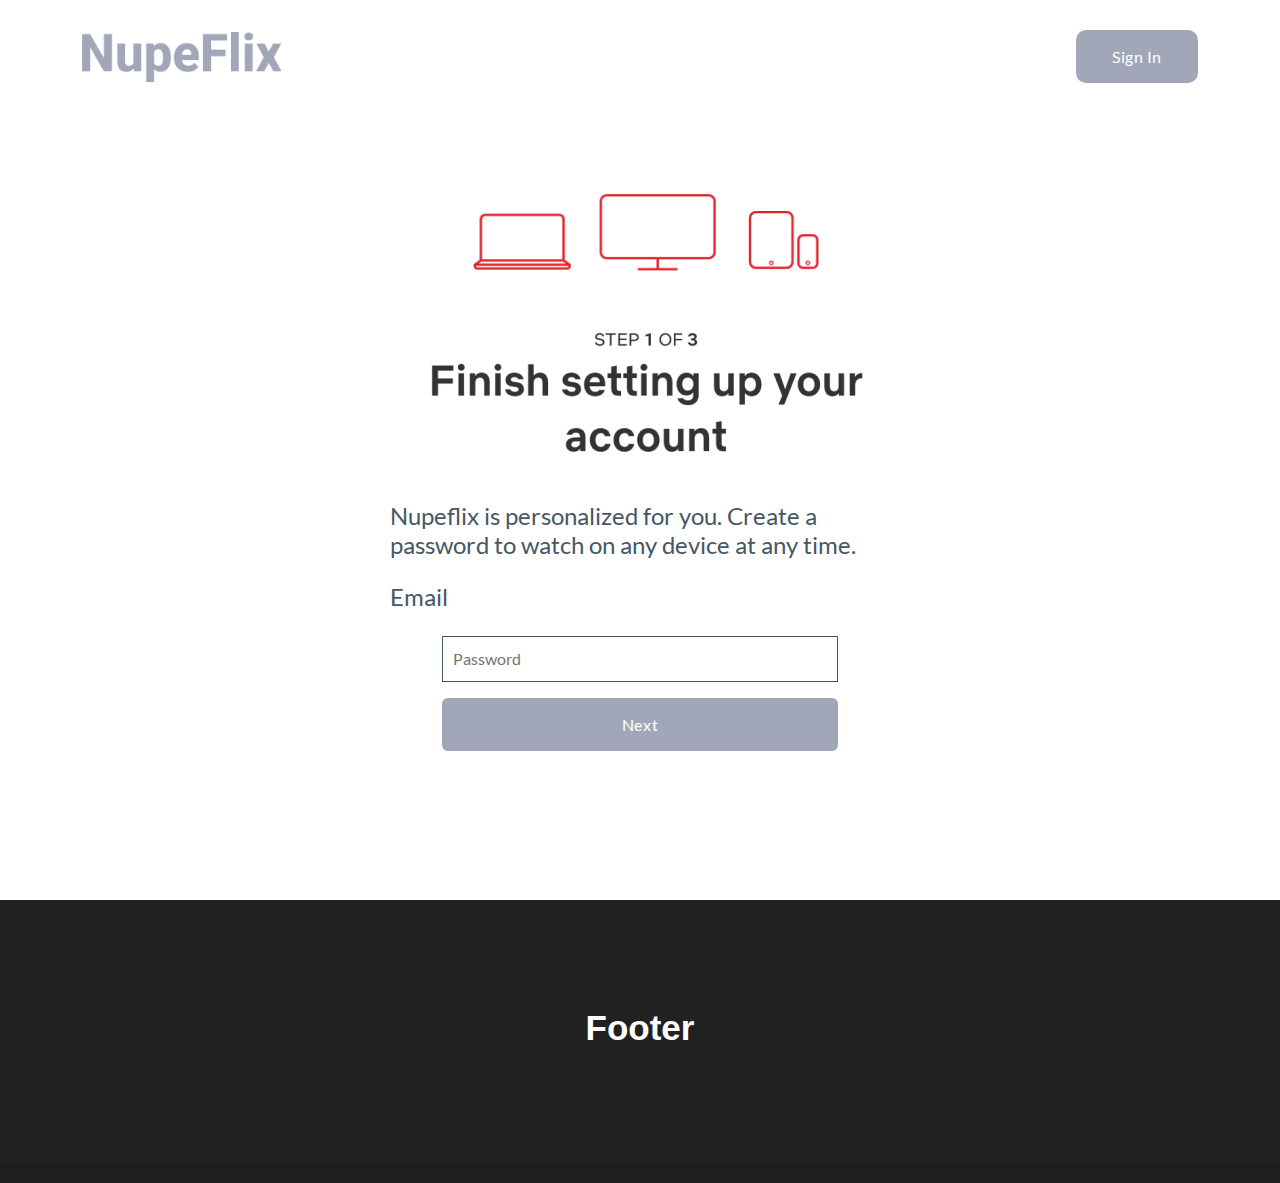
==== account.html @ 7f3bc9f8 "nuru" ====
<!DOCTYPE html>
<html lang="en">

<head>
  <meta charset="UTF-8">
  <meta http-equiv="X-UA-Compatible" content="IE=edge">
  <meta name="viewport" content="width=device-width, initial-scale=1.0">
  <title>NupeFlix</title>

  <!-- FAVION ICON -->
  <link rel="shortcut icon" href="assets/img/favicon.png" type="image/x-icon">

  <link rel="stylesheet" href="assets/bootstrap/css/bootstrap.css">
  <link rel="stylesheet" href="assets/css/style.css">
  <link rel="stylesheet" href="assets/css/responsive.css">
  <link rel="stylesheet" href="assets/fontawesome/css/all.css">
  <link rel="stylesheet" href="assets/js/aos-master/dist/aos.css">
</head>

<body class="maintenancePage">

  <section class="homeB">
    <div class="headers container">
      <div class="d-flex justify-content-between align-items-center">
        <img src="./assets/img/logo.png" alt="">
        <button class="btn buttons">Sign In</button>
      </div>
    </div>

    <div class="bannerCenter" id="baner">
      <img src="./assets/img/Screenshot 2022-11-17 at 17.10 1.png" alt="">

      <h4 class="mt-4 hed">Nupeflix is personalized for you. Create a password to watch on any device at any time.</h4>
      <div class="FormMail m-3">
        <h4 class="text-mail">Email</h4>
        <h5 class="text-mail" id="mailer"></h5>
      </div>
      
        <input type="text" placeholder="Password" class="mail mb-3">
        <button class="btn buttons bb" type="submit" id="next1">Next</button>
    </div>

    <div class="bannerCenter2" id="baner2">
      <h4 class="hed text-center">STEP 2 OF 3</h4>

      <h2 class="mt-4 hed">Choose the plan that’s right for you</h2>
      <div class="tablee">
        <table class="table">
          <thead>
            <tr>
             
              <th scope="col" class="col"></th>
              <th scope="col" class="col">Free</th>
              <th scope="col" class="col">Basic</th>
            </tr>
          </thead>
          <tbody>
            <tr>
              <td>Monthly Price</td>
              <td>&#8358; 0</td>
              <td>&#8358; 1200</td>
            </tr>
            <tr>
              <td>Video quality</td>
              <td>Good</td>
              <td>Best</td>
            </tr>
            <tr>
              <td>Recommendation for you</td>
              <td><img src="./assets/img/bi_dash-circle-fill.png" width="15%" alt=""></td>
              <td><img src="./assets/img/healthicons_yes.png" alt=""></td>
            </tr>
            <tr>
              <td>Ads</td>
              <td><img src="./assets/img/healthicons_yes.png" alt=""></td>
              <td><img src="./assets/img/bi_dash-circle-fill.png" width="15%" alt=""></td>
            </tr>
            <tr>
              <td>Change or cancel plan anytime</td>
              <td><img src="./assets/img/healthicons_yes.png" alt=""></td>
              <td><img src="./assets/img/healthicons_yes.png" alt=""></td>
            </tr>
            </tbody>
        </table>
        
      </div>
      <button class="btn buttons bb mt-3" id="next2">Next</button>
    </div>
  </section>

  

  <section class="section_5 section" id="footer">
    <h1 class="heading text-center">Footer</h1>

  </section>

  <!-- <script src="assets/js/index.js"></script> -->
  <script src="assets/js/jquery.js"></script>
  <script src="assets/bootstrap/js/bootstrap.bundle.js"></script>
  <script src="assets/js/aos-master/dist/aos.js"></script>
  <script src="assets/js/sweetalert2/dist/sweetalert2.all.min.js"></script>
  <script>
    AOS.init();
  </script>
  <script src="assets/js/getMail.js"></script>
  <script src="assets/js/index.js"></script>
</body>

</html>
---- assets/css/style.css ----
@font-face {
  font-family: Muli;
  src: url("../fonts/Muli.ttf");
}

@font-face {
  font-family: Muli-light;
  src: url("../fonts/Mulish-Light.ttf");
}

@font-face {
  font-family: Lato;
  src: url("../fonts/Lato/Lato-Regular.ttf");
}

@font-face {
  font-family: LatoBold;
  src: url("../fonts/Lato/Lato-Bold.ttf");
}

@font-face {
  font-family: LatoBlack;
  src: url("../fonts/Lato/Lato-Black.ttf");
}

@font-face {
  font-family: Itim;
  src: url("../fonts/Itim/Itim-cRegular.ttf");
}

/* ::-webkit-scrollbar {
  display: none
} */

:root {
  --primaryCol: #A1A7B9;
  --orange: #F7931e;
  --lightBlue: #25B0E9;
  --shadowedBlue: rgba(28, 123, 175, 0.78);
  --fade-gray: #657482;
}


body {
  background: #1E1E1E;
  color: #fff;
  font-family: Lato !important;
  width: 100vw !important;
  margin: 0 !important;
  overflow-x: hidden !important;
}

.heading {
  font-family: 'Arial';
  font-style: normal;
  font-weight: 700;
  font-size: 35px;
  line-height: 55px;
  color: #fff;
}

.someinfo {
  font-weight: 500;
  font-size: 20px;
  line-height: 38px;
}

.buttons {
  background: var(--primaryCol);
  color: #fff;
  border-radius: 10px;
  padding: 10px 35px;
  line-height: 31px;
  letter-spacing: 0.035em;
}

.buttons:hover {
  color: #fff;
}

section.section {
  padding: 100px 50px;
  background: #212121;
  margin-bottom: 20px;
}

/* BANNER 
*/

.homeBanner {
  background: url('../img/bg/homeBanner.png');
  height: 100vh;
  color: #fff;
}

.headers {
  padding-top: 30px;
}

.headers img {
  width: 200px;
  height: 50px;
}

.bannerCenter {
  display: flex;
  flex-direction: column;
  justify-content: center;
  align-items: center;
  height: 100%;
  margin-top: -80px;
}

.startedFormCont {
  background: #fff;
  display: flex;
  align-items: center;
  height: 53px;
  width: 65%;
  margin-top: 20px;
}

.startedFormCont input {
  padding: 10px;
  border: none;
  outline: none;
  flex: 1;
  height: 100%;
}

.startedFormCont .buttons {
  border-radius: 0;
}

.section_4 .accordion-item {
  margin-bottom: 20px;
}

.section_4 .accordion-body {
  background: #465865;
}

.section_4 .accordion-button {
  background: #465865;
  color: #fff;
  font-family: LatoBlack;
}

.section_4 .accordion-button::after {
  background-image: url('../img/icons/chevron.png');
  margin-top: 10px;
}

/* HEADER 

*/

.navItems a {
  color: #fff;
  text-decoration: none;
  padding-right: 20px;
}

.rightNavItems button {
  color: #fff;
}

/* movieBanner 
 */
.movieBanner {
  background: url('../img/bg/movieBanner.png');
  background-size: cover;
  height: 70vh;
  position: relative;
  padding: 25px;
}

.movieBanner .movieInfo {
  position: absolute;
  top: 20%;
}

.movieBanner .movieInfo .movDesc {
  width: 35%;
}

/* MYLIST 
 */
.myList {
  margin-top: -70px;
  z-index: 1;
  position: relative;
}

.moviesCont {
  height: 200px;
  cursor: pointer;
  transition: all 0.3s ease-in-out;
}

.movie {
  cursor: pointer;
  transition: all 0.3s ease-in-out;
}

.moviesCont img {
  height: 100%;
  object-fit: cover;
  width: -webkit-fill-available;
}

.moviesPoster .movie:hover {
  transform: scale(1.25);
  box-shadow: rgba(100, 100, 111, 0.2) 0px 7px 29px 0px;
}

.moviesInfo {
  padding: 10px;
  background: #1E1E1E;
}

.moviesInfo .btn {
  color: #fff;
  border: 1px solid #fff;
  border-radius: 100%;
  margin-right: 10px;
  padding: 8px;
  display: flex;
  justify-content: center;
  align-items: center;
}

.moviesInfo .btn.playBtn i {
  margin-left: 2px;
}

.moviesInfo .btn.menuBtn {
  padding: 5px 10px;
}


.moviesInfo .btn i {
  text-align: center;
  font-size: 14px;
}

.moviesInfo .timeInfo p {
  margin-right: 10px;
}

.moviesInfo.hidden {
  display: none;
}

/* MODAL */

.modal-body {
  background: #1E1E1E;
  padding: 0;
  height: 100vh;
}

.modal-body .videoCont {
  height: 500px;
}

.someControls {
  margin-top: -120px;
  margin-left: 20px;
  margin-right: 20px;
  position: relative;
  z-index: 1;
}

.iconnie {
  color: #fff;
  border: 1px solid #fff;
  border-radius: 100%;
  margin-right: 10px;
  padding: 8px;
  display: flex;
  justify-content: center;
  align-items: center;
}

.iconnie:hover {
  color: #fff;
}
.movieDesc {
  padding: 20px;
}

.movieDesc .tags {
  margin-right: 15px;
}

.moviedescription {
  font-size: 14px;
  color: #c6cad5;
  width: 70%;
}

.movieDesc .castDra p {
  color: #c6cad5;
  font-size: 14px;
}

.movieDesc .castDra p span {
  color: #fff;
  font-size: 16px;
}

.moreLike .movie {
  box-shadow: rgba(100, 100, 111, 0.2) 0px 7px 29px 0px;
}

.moreLike .moviedescription {
  width: 100%;
  margin-top: 20px;
}

#trailerVid {
  object-fit: cover;
}

.trailerVidWrapper {
  background: linear-gradient(0deg, #181818, transparent 50%);
  height: 500px;
  position: absolute;
  top: 0;
  width: 100%;
}

.iconnie.hidden {
  display: none;
}

/* account page */

.homeB{
  background-color: white;
  height: 100vh;
  color: #fff;
}

.mail{
  padding: 10px;
  border:1px solid#465865;;
  outline: none;
  width: 31%;
  color:#465865 ;
}
 .bb {
  border-radius: 6px;
  width: 31%;

}
.hed{
  color:#465865;
  width: 500px;
}

.text-mail{
  width: 500px;
  color:#465865;
  font-weight: 500;
}

#baner2 {
  display: flex;
  flex-direction: column;
  justify-content: center;
  align-items: center;
  height: 100%;
  margin-top: -70px;
  display: none;
}

.tablee{
  width: 1150px;
  margin-top: 2em;
}
.tablee .col{
  font-size: 30px;
}
.tablee td{
  font-size: 24px;
  color: #465865;
  padding: 20px;
}
---- assets/css/responsive.css ----
@media(max-width: 767px) {
  .movDesc {
    width: 80% !important;
  }

  .myList {
    margin-top: 10px;
  }

  .movie:hover {
    transform: scale(1);
    box-shadow: rgba(100, 100, 111, 0.2) 0px 7px 29px 0px;
  }
}

@media (max-width: 768px) {
  .maintenancePage .container {
    max-width: 900px;
  }
}
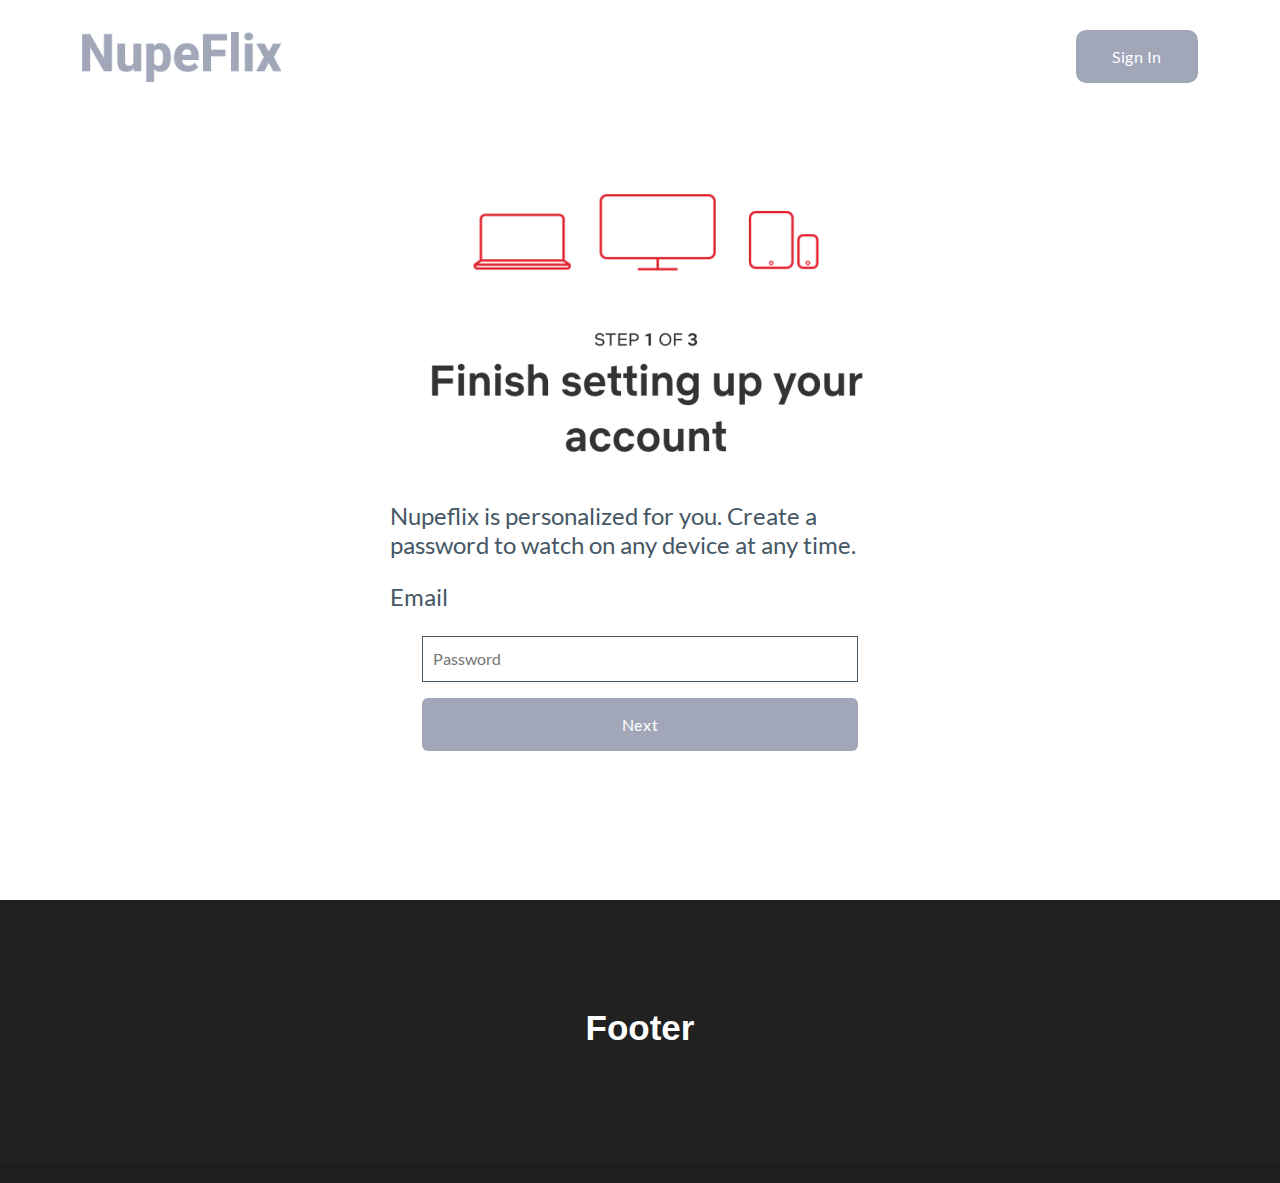
==== commit da4de465: "second stuff" ====
--- a/account.html
+++ b/account.html
@@ -23,7 +23,7 @@
     <div class="headers container">
       <div class="d-flex justify-content-between align-items-center">
         <img src="./assets/img/logo.png" alt="">
-        <button class="btn buttons">Sign In</button>
+        <a href="login.html" class="btn buttons">Sign In</a>
       </div>
     </div>
 
@@ -86,6 +86,29 @@
       </div>
       <button class="btn buttons bb mt-3" id="next2">Next</button>
     </div>
+
+    <div class="bannerCenter3" id="baner3">
+      <img src="./assets/img/icons8-lock-67.png" alt="">
+      <h4 class="hed text-center mt-4">STEP 2 OF 3</h4>
+      <h2 class=" hed text-center">Choose how to pay.</h2>
+      <h5 class="hed text-center ">Your payment is encrypted and you can chenge how you pay anytime.</h5>
+      <h5 class="hed text-center kk">Secure for peace of mind.</h5>
+      <h5 class="hed text-center kk">Cancel easily online.</h5>
+        <p class="topi">
+          <label class="hedd">End-to-end encrypted</label>
+          <i class="fa fa-lock" style="color: #FDB44C; margin-left: 5px;" aria-hidden="true"></i>
+        </p>
+        <button class="btn bbcard m-5" type="submit" >
+          <label class="hedd">Credit or Debit Card</label>
+          <img src="./assets/img/[removal.ai]_tmp-637928f663bc8.png" width="50%" alt="">
+          <i class="fa fa-chevron-right fa-2x" style="margin-left: 25px; color: #A1A7B9;" aria-hidden="true"></i>
+        </button>
+        <button class="btn buttons bb mt-4" type="submit" id="next3">Done</button>
+    </div>
+    <div class="bannerCenter4" id="baner4">
+      <h2 class="hed text-center mt-5">Congratulations! You are now a member of Nupeflix</h2>
+        <button class="btn buttons bb mt-5" type="submit" id="next4">Start watching</button>
+    </div>
   </section>
 
   
--- a/assets/css/style.css
+++ b/assets/css/style.css
@@ -343,16 +343,25 @@
   color: #fff;
 }
 
+#baner4{
+  flex-direction: column;
+  justify-content: center;
+  align-items: center;
+  height: 100%;
+  margin-top: -150px;
+  display: none;
+}
+
 .mail{
   padding: 10px;
   border:1px solid#465865;;
   outline: none;
-  width: 31%;
+  width: 34%;
   color:#465865 ;
 }
  .bb {
   border-radius: 6px;
-  width: 31%;
+  width: 34%;
 
 }
 .hed{
@@ -367,7 +376,7 @@
 }
 
 #baner2 {
-  display: flex;
+  
   flex-direction: column;
   justify-content: center;
   align-items: center;
@@ -387,4 +396,47 @@
   font-size: 24px;
   color: #465865;
   padding: 20px;
+}
+
+.kk{
+  font-weight: 700;
+}
+
+.hedd{
+  color: #465865;
+}
+
+.topi{
+  margin-top: 2em;
+  margin-bottom: -45px;
+ margin-right: -250px;
+}
+
+.bbcard{
+  background-color: white;
+  border-radius: 6px;
+  padding: 10px 35px;
+  line-height: 31px;
+  letter-spacing: 0.035em;
+  border: 1px solid #465865;
+  width: 31%;
+  display: flex;
+  height: 60px;
+  align-items: center;
+
+}
+
+#baner3 {
+  
+  flex-direction: column;
+  justify-content: center;
+  align-items: center;
+  height: 100%;
+  margin-top: -70px;
+  display: none;
+}
+
+.heding{
+  font-weight: 700;
+  color: #465865;
 }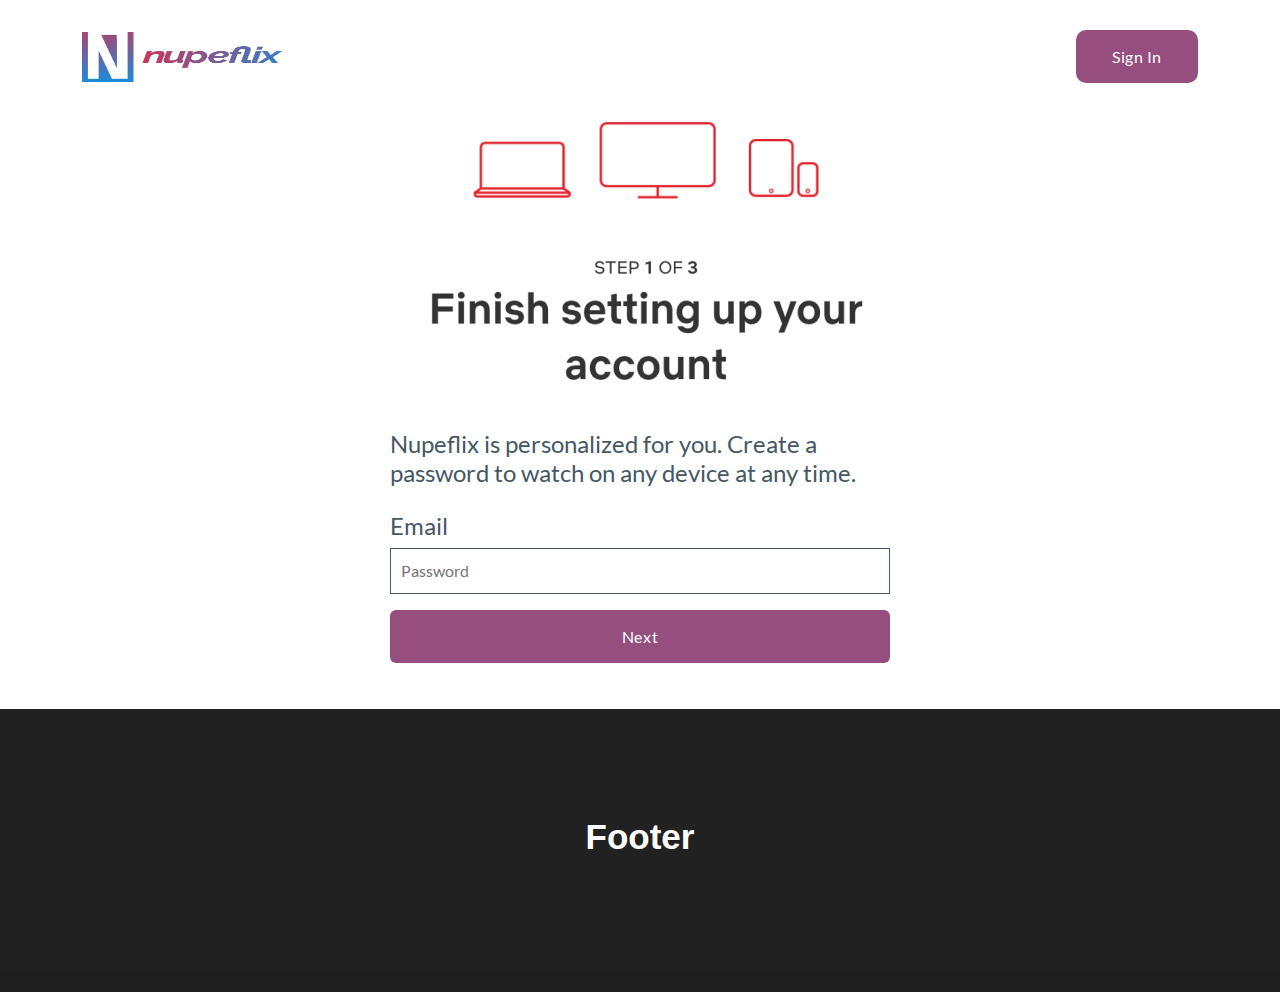
==== commit 216f4062: "api implementation done" ====
--- a/account.html
+++ b/account.html
@@ -20,7 +20,7 @@
 <body class="maintenancePage">
 
   <section class="homeB">
-    <div class="headers container">
+    <div class="headers container" style="padding-top: 0 !important;">
       <div class="d-flex justify-content-between align-items-center">
         <img src="./assets/img/logo.png" alt="">
         <a href="login.html" class="btn buttons">Sign In</a>
@@ -34,21 +34,24 @@
       <div class="FormMail m-3">
         <h4 class="text-mail">Email</h4>
         <h5 class="text-mail" id="mailer"></h5>
+
+        <input type="text" placeholder="Password" id="password" class="mail">
+        <small style="font-size: 12px; color: red; display: none;" id="warning">please input your password</small>
+        <button class="btn buttons bb w-100 mt-3" type="submit" id="next1">Next</button>
       </div>
-      
-        <input type="text" placeholder="Password" class="mail mb-3">
-        <button class="btn buttons bb" type="submit" id="next1">Next</button>
+
+
     </div>
 
     <div class="bannerCenter2" id="baner2">
       <h4 class="hed text-center">STEP 2 OF 3</h4>
 
-      <h2 class="mt-4 hed">Choose the plan that’s right for you</h2>
+      <h2 class="mt-4 hed">Choose the plan that's right for you</h2>
       <div class="tablee">
         <table class="table">
           <thead>
             <tr>
-             
+
               <th scope="col" class="col"></th>
               <th scope="col" class="col">Free</th>
               <th scope="col" class="col">Basic</th>
@@ -67,22 +70,22 @@
             </tr>
             <tr>
               <td>Recommendation for you</td>
-              <td><img src="./assets/img/bi_dash-circle-fill.png" width="15%" alt=""></td>
+              <td><img src="./assets/img/bi_dash-circle-fill.png" width="25" alt=""></td>
               <td><img src="./assets/img/healthicons_yes.png" alt=""></td>
             </tr>
             <tr>
               <td>Ads</td>
               <td><img src="./assets/img/healthicons_yes.png" alt=""></td>
-              <td><img src="./assets/img/bi_dash-circle-fill.png" width="15%" alt=""></td>
+              <td><img src="./assets/img/bi_dash-circle-fill.png" width="25" alt=""></td>
             </tr>
             <tr>
               <td>Change or cancel plan anytime</td>
               <td><img src="./assets/img/healthicons_yes.png" alt=""></td>
               <td><img src="./assets/img/healthicons_yes.png" alt=""></td>
             </tr>
-            </tbody>
+          </tbody>
         </table>
-        
+
       </div>
       <button class="btn buttons bb mt-3" id="next2">Next</button>
     </div>
@@ -94,24 +97,25 @@
       <h5 class="hed text-center ">Your payment is encrypted and you can chenge how you pay anytime.</h5>
       <h5 class="hed text-center kk">Secure for peace of mind.</h5>
       <h5 class="hed text-center kk">Cancel easily online.</h5>
-        <p class="topi">
-          <label class="hedd">End-to-end encrypted</label>
-          <i class="fa fa-lock" style="color: #FDB44C; margin-left: 5px;" aria-hidden="true"></i>
-        </p>
-        <button class="btn bbcard m-5" type="submit" >
-          <label class="hedd">Credit or Debit Card</label>
-          <img src="./assets/img/[removal.ai]_tmp-637928f663bc8.png" width="50%" alt="">
-          <i class="fa fa-chevron-right fa-2x" style="margin-left: 25px; color: #A1A7B9;" aria-hidden="true"></i>
-        </button>
-        <button class="btn buttons bb mt-4" type="submit" id="next3">Done</button>
+      <p class="topi">
+        <label class="hedd">End-to-end encrypted</label>
+        <i class="fa fa-lock" style="color: #FDB44C; margin-left: 5px;" aria-hidden="true"></i>
+      </p>
+      <button class="btn bbcard m-5" type="submit">
+        <label class="hedd">Credit or Debit Card</label>
+        <img src="./assets/img/[removal.ai]_tmp-637928f663bc8.png" width="50%" alt="">
+        <i class="fa fa-chevron-right fa-2x" style="margin-left: 25px; color: #964E7F;" aria-hidden="true"></i>
+      </button>
+      <button class="btn buttons bb mt-4" type="submit" id="next3">Done</button>
+      <p class="errorMessage text-danger"></p>
     </div>
     <div class="bannerCenter4" id="baner4">
       <h2 class="hed text-center mt-5">Congratulations! You are now a member of Nupeflix</h2>
-        <button class="btn buttons bb mt-5" type="submit" id="next4">Start watching</button>
+      <a href="./app/home.html" class="btn buttons bb mt-5" type="submit" id="next4">Start watching</a>
     </div>
   </section>
 
-  
+
 
   <section class="section_5 section" id="footer">
     <h1 class="heading text-center">Footer</h1>
@@ -126,8 +130,8 @@
   <script>
     AOS.init();
   </script>
+  <script src="assets/js/main.js"></script>
   <script src="assets/js/getMail.js"></script>
-  <script src="assets/js/index.js"></script>
 </body>
 
 </html>--- a/assets/css/style.css
+++ b/assets/css/style.css
@@ -33,7 +33,7 @@
 } */
 
 :root {
-  --primaryCol: #A1A7B9;
+  --primaryCol: #964E7F;
   --orange: #F7931e;
   --lightBlue: #25B0E9;
   --shadowedBlue: rgba(28, 123, 175, 0.78);
@@ -65,6 +65,10 @@
   line-height: 38px;
 }
 
+.text-small {
+  font-size: 14px;
+}
+
 .buttons {
   background: var(--primaryCol);
   color: #fff;
@@ -74,6 +78,45 @@
   letter-spacing: 0.035em;
 }
 
+/* hamburger  */
+
+.hamburger .bar {
+  display: block;
+  width: 25px;
+  height: 3px;
+  margin: 5px;
+  -webkit-transition: all 0.3s ease-in-out;
+  transition: all 0.3s ease-in-out;
+  background-color: var(--primaryCol);
+}
+
+.sideMenu {
+  position: fixed;
+  left: -100%;
+  transition: 0.3s;
+  height: 100%;
+  padding: 20px;
+  overflow-y: scroll;
+}
+
+.hamburger {
+  display: none;
+  cursor: pointer;
+}
+
+.sideMenu a {
+  text-decoration: none;
+  color: #fff;
+  display: block;
+  margin-bottom: 20px;
+  transition: all 0.3s ease-in-out;
+}
+
+.sideMenu a:hover {
+  color: #25B0E9;
+  margin-left: 10px;
+}
+
 .buttons:hover {
   color: #fff;
 }
@@ -82,6 +125,10 @@
   padding: 100px 50px;
   background: #212121;
   margin-bottom: 20px;
+}
+
+header {
+  box-shadow: rgba(0, 0, 0, 0.35) 0px 5px 15px;
 }
 
 /* BANNER 
@@ -163,6 +210,10 @@
 
 .rightNavItems button {
   color: #fff;
+}
+
+.rightNavItems button:hover {
+  color: var(--primaryCol);
 }
 
 /* movieBanner 
@@ -286,6 +337,7 @@
 .iconnie:hover {
   color: #fff;
 }
+
 .movieDesc {
   padding: 20px;
 }
@@ -337,82 +389,92 @@
 
 /* account page */
 
-.homeB{
+.homeB {
   background-color: white;
-  height: 100vh;
-  color: #fff;
-}
-
-#baner4{
+  /* height: 100vh; */
+  padding: 30px;
+  color: #fff;
+}
+
+#baner4 {
   flex-direction: column;
   justify-content: center;
   align-items: center;
   height: 100%;
-  margin-top: -150px;
+  /* margin-top: -150px; */
   display: none;
 }
 
-.mail{
+.mail {
   padding: 10px;
-  border:1px solid#465865;;
+  border: 1px solid#465865;
+  ;
   outline: none;
-  width: 34%;
-  color:#465865 ;
-}
- .bb {
+  width: 100%;
+  color: #465865;
+}
+
+.bb {
   border-radius: 6px;
   width: 34%;
 
 }
-.hed{
-  color:#465865;
+
+.hed {
+  color: #465865;
   width: 500px;
 }
 
-.text-mail{
+.text-mail {
   width: 500px;
-  color:#465865;
+  color: #465865;
   font-weight: 500;
 }
 
+#baner {
+  margin-top: 0;
+}
+
 #baner2 {
-  
+
   flex-direction: column;
   justify-content: center;
   align-items: center;
   height: 100%;
-  margin-top: -70px;
+  margin-top: 70px;
   display: none;
 }
 
-.tablee{
-  width: 1150px;
+.tablee {
+  width: 70%;
   margin-top: 2em;
 }
-.tablee .col{
+
+.tablee .col {
   font-size: 30px;
 }
-.tablee td{
+
+.tablee td {
   font-size: 24px;
   color: #465865;
   padding: 20px;
 }
 
-.kk{
+.kk {
   font-weight: 700;
 }
 
-.hedd{
+.hedd {
   color: #465865;
 }
 
-.topi{
+.topi {
   margin-top: 2em;
   margin-bottom: -45px;
- margin-right: -250px;
-}
-
-.bbcard{
+  margin-right: -250px;
+}
+
+.bbcard {
   background-color: white;
   border-radius: 6px;
   padding: 10px 35px;
@@ -427,16 +489,23 @@
 }
 
 #baner3 {
-  
+
   flex-direction: column;
   justify-content: center;
   align-items: center;
   height: 100%;
-  margin-top: -70px;
+  margin-top: 0x;
   display: none;
 }
 
-.heding{
+.heding {
   font-weight: 700;
   color: #465865;
+}
+
+/* PLAY */
+
+.player video {
+  height: 80vh;
+  object-fit: cover;
 }--- a/assets/css/responsive.css
+++ b/assets/css/responsive.css
@@ -11,10 +11,46 @@
     transform: scale(1);
     box-shadow: rgba(100, 100, 111, 0.2) 0px 7px 29px 0px;
   }
+
+  .navItems {
+    display: none;
+  }
+
+  .hamburger {
+    display: inline-block;
+    cursor: pointer;
+  }
+
+  .hamburger.active .bar:nth-child(2) {
+    opacity: 0;
+  }
+
+  .hamburger.active .bar:nth-child(1) {
+    transform: translateY(8px) rotate(45deg);
+  }
+
+  .hamburger.active .bar:nth-child(3) {
+    transform: translateY(-8px) rotate(-45deg);
+  }
+
+  .sideMenu.active {
+    top: 0;
+    left: 0;
+    z-index: 3;
+    background: #2d2d2d;
+    width: 40%;
+  }
+
 }
 
 @media (max-width: 768px) {
   .maintenancePage .container {
     max-width: 900px;
   }
+}
+
+@media(max-width: 991px) {
+  .tablee {
+    width: 100%;
+  }
 }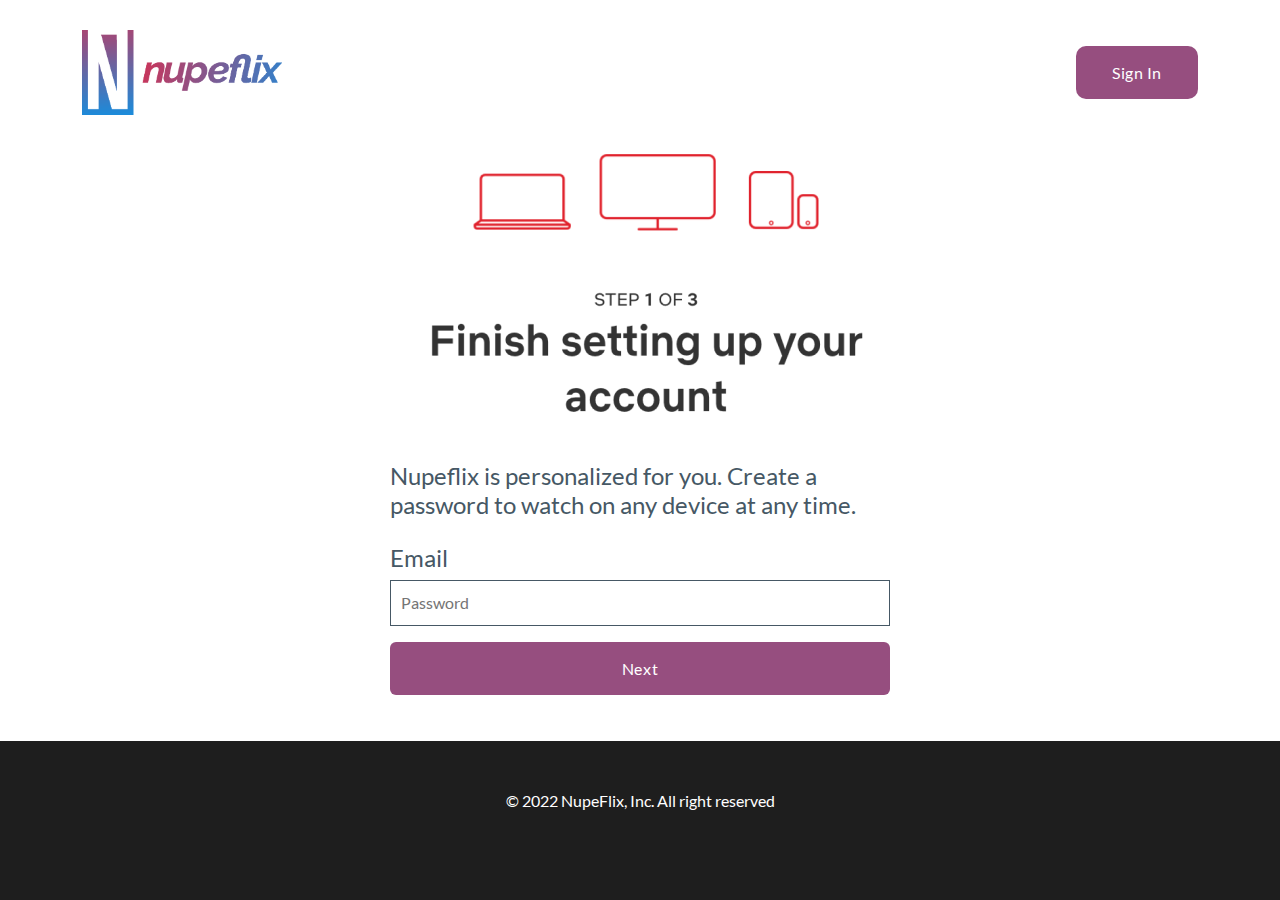
==== commit 01b536fc: "responsiveness" ====
--- a/account.html
+++ b/account.html
@@ -117,8 +117,8 @@
 
 
 
-  <section class="section_5 section" id="footer">
-    <h1 class="heading text-center">Footer</h1>
+  <section class="section_5 pt-5" id="footer">
+    <p class="text-center">&copy; 2022 NupeFlix, Inc. All right reserved</p>
 
   </section>
 
--- a/assets/css/style.css
+++ b/assets/css/style.css
@@ -146,7 +146,7 @@
 
 .headers img {
   width: 200px;
-  height: 50px;
+  height: 85px;
 }
 
 .bannerCenter {
--- a/assets/css/responsive.css
+++ b/assets/css/responsive.css
@@ -41,6 +41,25 @@
     width: 40%;
   }
 
+  .startedFormCont {
+    width: 100%;
+  }
+
+  .bannerCenter {
+    padding: 20px;
+  }
+
+  .section .ender {
+    display: flex !important;
+    justify-content: center !important;
+  }
+
+  .section .col-md-6 {
+    text-align: center;
+    margin-top: 20px;
+    margin-bottom: 20px;
+  }
+
 }
 
 @media (max-width: 768px) {
